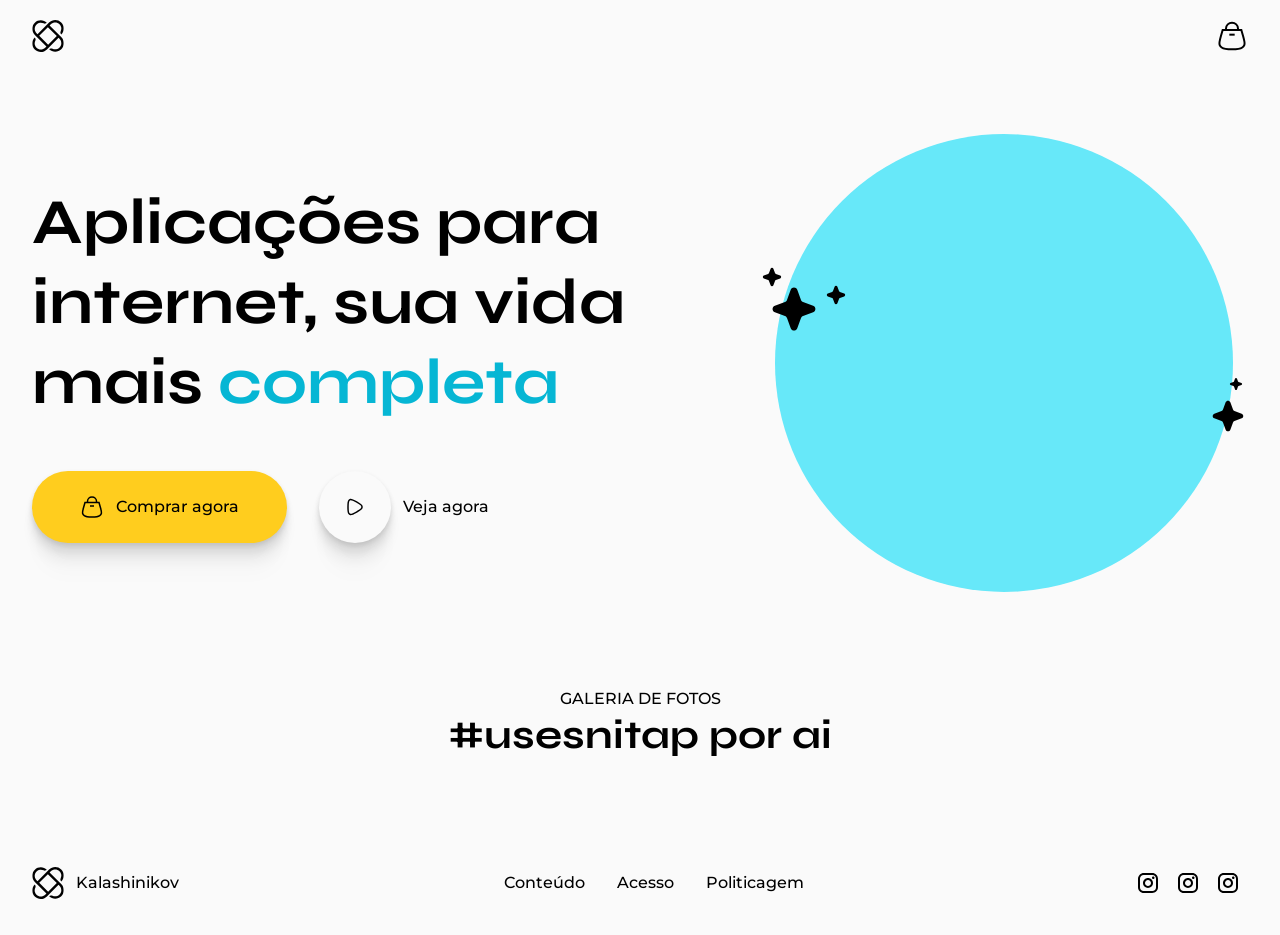
==== index.html @ 35af6ef9 "first commit" ====
<!DOCTYPE html>
<html lang="pt-br">
  <head>
    <meta charset="UTF-8" />
    <meta name="viewport" content="width=device-width, initial-scale=1.0" />
    <title>Tecnologias para aplicações para internett</title>
    <link
      rel="shortcut icon"
      href="./src/assets/icons/logo.svg"
      type="image/x-icon"
    />
    <link rel="stylesheet" href="src/styles/index.css" />
  </head>
  <body>
    <header class="top">
      <a href="#">
        <img src="./src/assets/icons/logo.svg" />
      </a>
      <a href="#">
        <img src="./src/assets/icons/bag.svg" />
      </a>
    </header>
    <section class="hero">
      <div>
        <h1>
          Aplicações para internet, sua vida mais
          <div>
            <span>completa</span>
            <span>tecnologica</span>
            <span>texto1</span>
            <span>completa</span>
          </div>
        </h1>
        <div class="btns">
          <a href="#" class="btn buy sombra">
            <img src="./src/assets/icons/bag.svg" />
            Comprar agora
          </a>
          <a href="#" class="btn play">
            <span class="sombra">
              <img src="./src/assets/icons/play.svg" />
            </span>
            Veja agora
          </a>
        </div>
      </div>
      <div>
        <div class="conteudo">
          <img src="./src/assets/icons/ellipse.svg" />
          <!-- <img src="./src/assets/patins.png" /> -->
          <img src="./src/assets/icons/stars1.svg" />
          <img src="./src/assets/icons/stars2.svg" />
        </div>
      </div>
    </section>
    <section class="galeria">
      <header>
        <span>GALERIA DE FOTOS</span>
        <h2>#usesnitap por ai</h2>
      </header>
      <!-- <div class="conteudo">
        <figure>
          <img src="./src/assets/img.png" />
        </figure>

        <figure>
          <img src="./src/assets/img.png" />
        </figure>

        <figure data-delay>
          <img src="./src/assets/img.png" />
        </figure>
      </div> -->
    </section>
    <footer>
      <div class="logo">
        <img src="./src/assets/icons/logo.svg" />
        Kalashinikov
      </div>
      <nav>
        <a href="./conteudo.html">Conteúdo</a>
        <a href="./contato.html">Acesso</a>
        <a href="https://g1.globo.com/">Politicagem</a>
      </nav>
      <div class="social-links">
        <a href="#"> <img src="./src/assets/icons/instagram.svg" /></a>
        <a href=""> <img src="./src/assets/icons/instagram.svg" /></a>
        <a href=""> <img src="./src/assets/icons/instagram.svg" /></a>
      </div>
    </footer>
  </body>
</html>
---- src/styles/index.css ----
@import url(global.css);

header.top {
  max-width: 80rem;
  width: 100%;
  padding: 1.25rem 2rem;
  margin-inline: auto;

  display: flex;
  align-items: center;
  justify-content: space-between;

  img {
    width: 2rem;
    height: 2rem;

    transition: transform 1000ms;
  }

  img[src*="logo"]:hover {
    transform: rotate(360deg);
  }

  img[src*="bag"]:hover {
    transform: rotate(-30deg);
  }
}

section.hero {
  max-width: 80rem;
  width: 100%;
  padding: 2.5rem 2rem;
  margin-inline: auto;

  display: flex;
  align-items: center;
  justify-content: space-between;
  overflow: hidden;

  h1 {
    max-width: 40rem;
  }

  h1 div {
    display: inline-block;
    overflow: hidden;
    height: 5rem;
    width: min-content;
    vertical-align: bottom;
  }

  h1 span:nth-child(1),
  h1 span:nth-child(4) {
    color: var(--snitap-sky-mid);
  }
  h1 span:nth-child(2) {
    color: var(--snitap-joy-mid);
  }
  h1 span:nth-child(3) {
    color: var(--snitap-leaf-mid);
  }

  h1 span {
    display: block;
    animation: slideUp 5s 2s infinite;
  }

  /* botoes  */

  div.btns {
    display: flex;
    gap: 2rem;
    margin-top: 3rem;

    .btn {
      display: flex;
      align-items: center;
      gap: 0.75rem;

      border-radius: 5rem;
      transition: scale 350ms;

      &.buy {
        padding: 1.5rem 3rem;
        background-color: var(--snitap-sun);
      }

      &.play span {
        display: flex;
        padding: 1.5rem;
        border-radius: 50%;
        background-color: var(--branco);
      }

      &:hover {
        scale: 1.1;
      }
    }

    .sombra {
      box-shadow: 0 2px 5px rgb(0 0 0 / 0.1), 0 9px 9px rgb(0 0 0 / 0.09),
        0 20px 12px rgb(0 0 0 / 0.05), 0 36px 15px rgb(0 0 0 / 0.01);
    }
  }

  /* imagem */
  > div:nth-child(2) {
    display: block;
    width: 100%;
    max-width: 30.5rem;
    height: 30.5rem;

    .conteudo {
      width: 100%;
      height: 100%;
      position: relative;
    }

    .conteudo img {
      position: absolute;
      width: 100%;
    }

    img[src*="ellipse"] {
      width: 94%;
      top: 3%;
      left: 3%;

      transform: translateX(200%);
      animation: slideIn 3s 200ms ease forwards;
    }

    img[src*="patins"] {
      z-index: 1;
      transform: translateX(200%);
      animation: slideIn 3s ease forwards;
    }

    img[src*="stars1"] {
      max-width: 5.5rem;
      top: 30%;
      z-index: 0;

      opacity: 0;
      transform: translateX(400%);
      animation: slideIn 2s 800ms ease forwards, opacidade 100ms 800ms forwards;
    }

    img[src*="stars2"] {
      max-width: 2.5rem;
      right: 0;
      bottom: 35%;

      transform: translateX(400%);
      animation: slideIn 2.2s 800ms ease forwards;
    }
  }
}

/* texto animado */
@keyframes slideUp {
  0%,
  22% {
    transform: translateY(0);
  }

  /* texto 2 up*/

  23% {
    transform: translateY(calc(-5rem - 15px));
  }

  25% {
    transform: translateY(calc(-5rem + 10px));
  }

  27% {
    transform: translateY(calc(-5rem - 5px));
  }

  29% {
    transform: translateY(calc(-5rem + 5px));
  }

  /* texto 2 estatico*/
  33%,
  55% {
    transform: translateY(-5rem);
  }

  /* texto 3 up*/

  56% {
    transform: translateY(calc(-10rem - 15px));
  }

  58% {
    transform: translateY(calc(-10rem + 10px));
  }

  60% {
    transform: translateY(calc(-10rem - 5px));
  }

  62% {
    transform: translateY(calc(-10rem + 5px));
  }

  /* texto 3 estatico */
  66%,
  88% {
    transform: translateY(-10rem);
  }

  /* texto 4 up */

  89% {
    transform: translateY(calc(-15rem - 15px));
  }

  91% {
    transform: translateY(calc(-15rem + 10px));
  }

  93% {
    transform: translateY(calc(-15rem - 5px));
  }

  95% {
    transform: translateY(calc(-15rem + 5px));
  }

  100% {
    transform: translateY(-15rem);
  }
}

/* imagem animada */
@keyframes slideIn {
  50% {
    transform: translateX(-20px);
  }
  100% {
    transform: translateX(0);
  }
}

@keyframes opacidade {
  to {
    opacity: 1;
  }
}

footer {
  max-width: 80rem;
  width: 100%;
  padding: 4rem 2rem 2rem;
  margin-inline: auto;

  display: flex;
  align-items: center;
  justify-content: space-between;

  .logo {
    display: flex;
    align-items: center;
    gap: 0.75rem;
    font: 700 1, 25rem/1.3 "Syne", sans-serif;

    img {
      width: 2rem;
      transition: transform 5000ms;
    }

    img:hover {
      transform: rotate(-900deg);
    }
  }
  nav {
    display: flex;
    gap: 2rem;

    a {
      width: fit-content;
      position: relative;

      &:hover::after {
        opacity: 1;
        transform: scaleX(1);
      }
    }

    a::after {
      content: "";
      width: 100%;
      height: 2px;
      background-color: var(--snitap-sky-mid);
      position: absolute;
      bottom: 0;
      left: 0;
      opacity: 0;
      transform: scaleX(0);
      transition: transform 200ms linear;
    }
  }

  .social-links {
    display: flex;
    align-items: center;
  }
  a {
    width: 2.5rem;
    height: 2.5rem;

    display: flex;
    align-items: center;
    justify-content: center;

    border-radius: 5rem;
    position: relative;

    &:hover::before {
      scale: 1;
    }

    img {
      width: 1.54rem;
      height: auto;
    }

    &::before {
      content: "";
      width: inherit;
      height: inherit;
      border-radius: inherit;

      background-color: var(--snitap-sun);
      position: absolute;
      top: 0;
      left: 0;
      z-index: -1;

      scale: 0;
      transition: scale 200ms;
    }
  }
}

section.galeria {
  width: 100%;
  max-width: 80rem;
  padding: 2.5rem 2rem;
  margin-inline: auto;

  header {
    text-align: center;
  }

  .conteudo {
    margin-top: 2rem;
    display: grid;
    grid-template-areas:
      "A A B"
      "C C D";
    gap: 2.5rem;
  }
}

figure {
  position: relative;
  border-radius: 2.5rem;
  overflow: hidden;
  line-height: 0;
  animation: imagem linear backwards;
  animation-timeline: view();
  animation-range: 100px 350px;

  &[data-delay] {
    animation-range: 150px 350px;
  }

  & > img {
    height: 25rem;
    object-fit: cover;
    transition: scale 500ms;
  }

  &:hover {
    & > img {
      scale: 1.1;
    }
  }

  &:nth-child(1) {
    grid-area: A;
  }

  &:nth-child(2) {
    grid-area: B;
  }

  &:nth-child(3) {
    grid-area: C;
  }

  &:nth-child(4) {
    grid-area: D;
  }
}

@keyframes imagem {
  from {
    opacity: 0;
    transform: translateY(100%);
  }
}
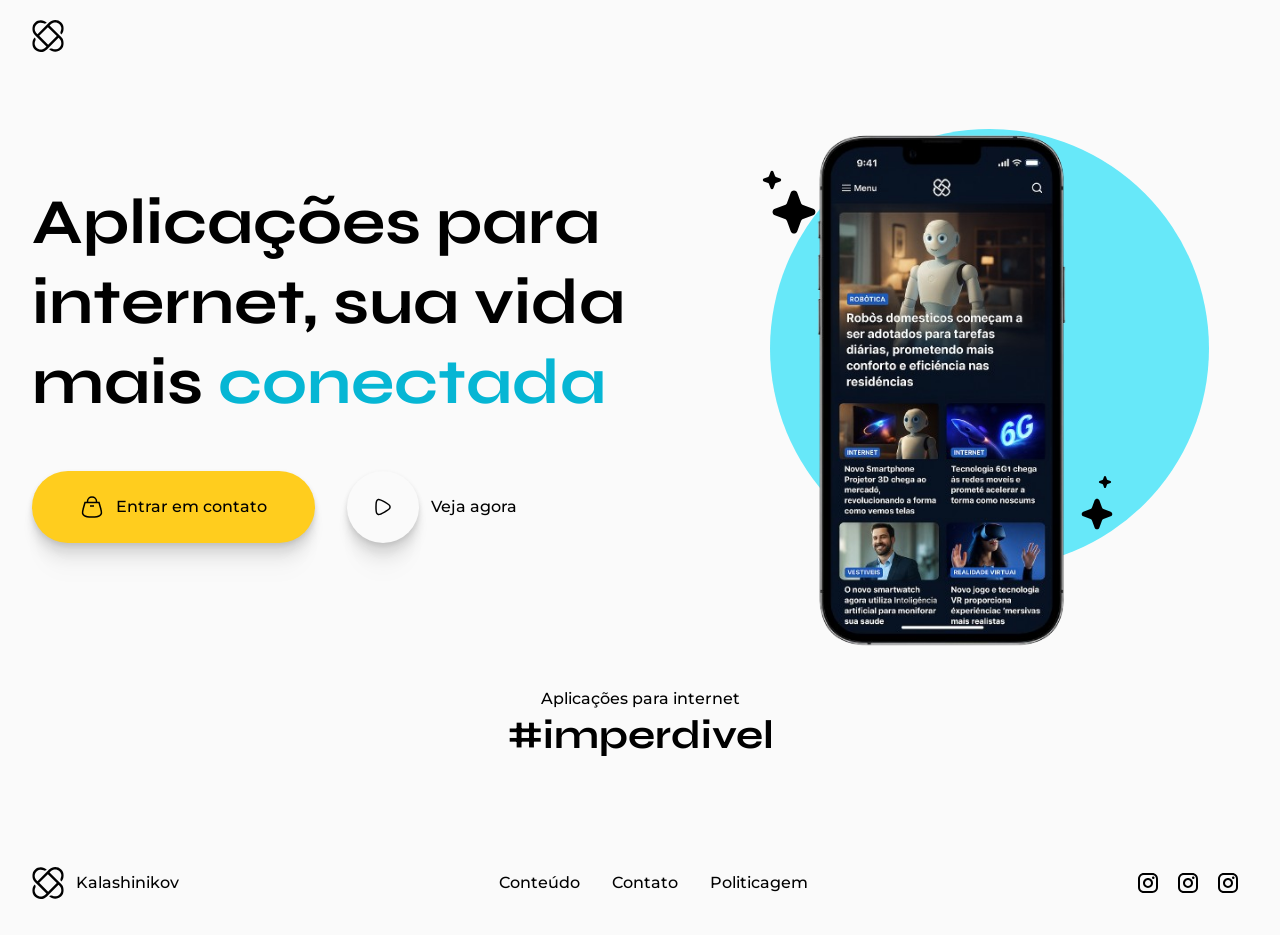
==== commit 89e93bd1: "finish" ====
--- a/index.html
+++ b/index.html
@@ -3,21 +3,22 @@
   <head>
     <meta charset="UTF-8" />
     <meta name="viewport" content="width=device-width, initial-scale=1.0" />
-    <title>Tecnologias para aplicações para internett</title>
+    <title>Tecnologias para aplicações para internet</title>
     <link
       rel="shortcut icon"
-      href="./src/assets/icons/logo.svg"
+      href="./src/assets/icons/logoWhite.svg"
       type="image/x-icon"
     />
-    <link rel="stylesheet" href="src/styles/index.css" />
+    <link
+      rel="stylesheet"
+      href="https://cdn.hugeicons.com/font/hgi-stroke-rounded.css"
+    />
+    <link rel="stylesheet" href="src/styles/index/index.css" />
   </head>
   <body>
     <header class="top">
       <a href="#">
         <img src="./src/assets/icons/logo.svg" />
-      </a>
-      <a href="#">
-        <img src="./src/assets/icons/bag.svg" />
       </a>
     </header>
     <section class="hero">
@@ -25,18 +26,18 @@
         <h1>
           Aplicações para internet, sua vida mais
           <div>
-            <span>completa</span>
-            <span>tecnologica</span>
-            <span>texto1</span>
-            <span>completa</span>
+            <span>conectada</span>
+            <span>eficiente</span>
+            <span>moderna</span>
+            <span>conectada</span>
           </div>
         </h1>
         <div class="btns">
-          <a href="#" class="btn buy sombra">
+          <a href="./contato.html" class="btn buy sombra">
             <img src="./src/assets/icons/bag.svg" />
-            Comprar agora
+            Entrar em contato
           </a>
-          <a href="#" class="btn play">
+          <a href="./conteudo.html" class="btn play">
             <span class="sombra">
               <img src="./src/assets/icons/play.svg" />
             </span>
@@ -47,7 +48,7 @@
       <div>
         <div class="conteudo">
           <img src="./src/assets/icons/ellipse.svg" />
-          <!-- <img src="./src/assets/patins.png" /> -->
+          <img src="./src/assets/celular.png" />
           <img src="./src/assets/icons/stars1.svg" />
           <img src="./src/assets/icons/stars2.svg" />
         </div>
@@ -55,22 +56,9 @@
     </section>
     <section class="galeria">
       <header>
-        <span>GALERIA DE FOTOS</span>
-        <h2>#usesnitap por ai</h2>
+        <span>Aplicações para internet</span>
+        <h2>#imperdivel</h2>
       </header>
-      <!-- <div class="conteudo">
-        <figure>
-          <img src="./src/assets/img.png" />
-        </figure>
-
-        <figure>
-          <img src="./src/assets/img.png" />
-        </figure>
-
-        <figure data-delay>
-          <img src="./src/assets/img.png" />
-        </figure>
-      </div> -->
     </section>
     <footer>
       <div class="logo">
@@ -79,13 +67,19 @@
       </div>
       <nav>
         <a href="./conteudo.html">Conteúdo</a>
-        <a href="./contato.html">Acesso</a>
+        <a href="./contato.html">Contato</a>
         <a href="https://g1.globo.com/">Politicagem</a>
       </nav>
       <div class="social-links">
-        <a href="#"> <img src="./src/assets/icons/instagram.svg" /></a>
-        <a href=""> <img src="./src/assets/icons/instagram.svg" /></a>
-        <a href=""> <img src="./src/assets/icons/instagram.svg" /></a>
+        <a href="https://www.instagram.com/joaoc.bueno_/">
+          <img src="./src/assets/icons/instagram.svg"
+        /></a>
+        <a href="https://www.instagram.com/joaoc.bueno_/">
+          <img src="./src/assets/icons/instagram.svg"
+        /></a>
+        <a href="https://www.instagram.com/joaoc.bueno_/">
+          <img src="./src/assets/icons/instagram.svg"
+        /></a>
       </div>
     </footer>
   </body>
--- a/src/styles/index/index.css
+++ b/src/styles/index/index.css
@@ -0,0 +1,417 @@
+@import url(global.css);
+
+header.top {
+  max-width: 80rem;
+  width: 100%;
+  padding: 1.25rem 2rem;
+  margin-inline: auto;
+
+  display: flex;
+  align-items: center;
+  justify-content: space-between;
+
+  img {
+    width: 2rem;
+    height: 2rem;
+
+    transition: transform 1000ms;
+  }
+
+  img[src*="logo"]:hover {
+    transform: rotate(360deg);
+  }
+
+  img[src*="bag"]:hover {
+    transform: rotate(-30deg);
+  }
+}
+
+section.hero {
+  max-width: 80rem;
+  width: 100%;
+  padding: 2.5rem 2rem;
+  margin-inline: auto;
+
+  display: flex;
+  align-items: center;
+  justify-content: space-between;
+  overflow: hidden;
+
+  h1 {
+    max-width: 40rem;
+  }
+
+  h1 div {
+    display: inline-block;
+    overflow: hidden;
+    height: 5rem;
+    width: min-content;
+    vertical-align: bottom;
+  }
+
+  h1 span:nth-child(1),
+  h1 span:nth-child(4) {
+    color: var(--snitap-sky-mid);
+  }
+  h1 span:nth-child(2) {
+    color: var(--snitap-joy-mid);
+  }
+  h1 span:nth-child(3) {
+    color: var(--snitap-leaf-mid);
+  }
+
+  h1 span {
+    display: block;
+    animation: slideUp 5s 2s infinite;
+  }
+
+  /* botoes  */
+
+  div.btns {
+    display: flex;
+    gap: 2rem;
+    margin-top: 3rem;
+
+    .btn {
+      display: flex;
+      align-items: center;
+      gap: 0.75rem;
+
+      border-radius: 5rem;
+      transition: scale 350ms;
+
+      &.buy {
+        padding: 1.5rem 3rem;
+        background-color: var(--snitap-sun);
+      }
+
+      &.play span {
+        display: flex;
+        padding: 1.5rem;
+        border-radius: 50%;
+        background-color: var(--branco);
+      }
+
+      &:hover {
+        scale: 1.1;
+      }
+    }
+
+    .sombra {
+      box-shadow: 0 2px 5px rgb(0 0 0 / 0.1), 0 9px 9px rgb(0 0 0 / 0.09),
+        0 20px 12px rgb(0 0 0 / 0.05), 0 36px 15px rgb(0 0 0 / 0.01);
+    }
+  }
+
+  /* imagem */
+  > div:nth-child(2) {
+    display: block;
+    width: 100%;
+    max-width: 30.5rem;
+    height: 30.5rem;
+
+    .conteudo {
+      width: 100%;
+      height: 100%;
+      position: relative;
+    }
+
+    .conteudo img {
+      position: absolute;
+      width: 100%;
+    }
+
+    img[src*="ellipse"] {
+      width: 90%;
+      top: 2%;
+      left: 2%;
+
+      transform: translateX(200%);
+      animation: slideIn 3s 200ms ease forwards;
+    }
+
+    img[src*="celular"] {
+      z-index: 1;
+      width: 363px;
+      transform: translateX(100%);
+      animation: slideIn 3s ease forwards;
+    }
+
+    img[src*="stars1"] {
+      max-width: 5.5rem;
+      top: 10%;
+      z-index: 0;
+
+      opacity: 0;
+      transform: translateX(400%);
+      animation: slideIn 2s 800ms ease forwards, opacidade 100ms 800ms forwards;
+    }
+
+    img[src*="stars2"] {
+      max-width: 2.5rem;
+      left: 65%;
+      bottom: 15%;
+
+      transform: translateX(400%);
+      animation: slideIn 2.2s 800ms ease forwards;
+    }
+  }
+}
+
+/* texto animado */
+@keyframes slideUp {
+  0%,
+  22% {
+    transform: translateY(0);
+  }
+
+  /* texto 2 up*/
+
+  23% {
+    transform: translateY(calc(-5rem - 15px));
+  }
+
+  25% {
+    transform: translateY(calc(-5rem + 10px));
+  }
+
+  27% {
+    transform: translateY(calc(-5rem - 5px));
+  }
+
+  29% {
+    transform: translateY(calc(-5rem + 5px));
+  }
+
+  /* texto 2 estatico*/
+  33%,
+  55% {
+    transform: translateY(-5rem);
+  }
+
+  /* texto 3 up*/
+
+  56% {
+    transform: translateY(calc(-10rem - 15px));
+  }
+
+  58% {
+    transform: translateY(calc(-10rem + 10px));
+  }
+
+  60% {
+    transform: translateY(calc(-10rem - 5px));
+  }
+
+  62% {
+    transform: translateY(calc(-10rem + 5px));
+  }
+
+  /* texto 3 estatico */
+  66%,
+  88% {
+    transform: translateY(-10rem);
+  }
+
+  /* texto 4 up */
+
+  89% {
+    transform: translateY(calc(-15rem - 15px));
+  }
+
+  91% {
+    transform: translateY(calc(-15rem + 10px));
+  }
+
+  93% {
+    transform: translateY(calc(-15rem - 5px));
+  }
+
+  95% {
+    transform: translateY(calc(-15rem + 5px));
+  }
+
+  100% {
+    transform: translateY(-15rem);
+  }
+}
+
+/* imagem animada */
+@keyframes slideIn {
+  50% {
+    transform: translateX(-20px);
+  }
+  100% {
+    transform: translateX(0);
+  }
+}
+
+@keyframes opacidade {
+  to {
+    opacity: 1;
+  }
+}
+
+footer {
+  max-width: 80rem;
+  width: 100%;
+  padding: 4rem 2rem 2rem;
+  margin-inline: auto;
+
+  display: flex;
+  align-items: center;
+  justify-content: space-between;
+
+  .logo {
+    display: flex;
+    align-items: center;
+    gap: 0.75rem;
+    font: 700 1, 25rem/1.3 "Syne", sans-serif;
+
+    img {
+      width: 2rem;
+      transition: transform 5000ms;
+    }
+
+    img:hover {
+      transform: rotate(-900deg);
+    }
+  }
+  nav {
+    display: flex;
+    gap: 2rem;
+
+    a {
+      width: fit-content;
+      position: relative;
+
+      &:hover::after {
+        opacity: 1;
+        transform: scaleX(1);
+      }
+    }
+
+    a::after {
+      content: "";
+      width: 100%;
+      height: 2px;
+      background-color: var(--snitap-sky-mid);
+      position: absolute;
+      bottom: 0;
+      left: 0;
+      opacity: 0;
+      transform: scaleX(0);
+      transition: transform 200ms linear;
+    }
+  }
+
+  .social-links {
+    display: flex;
+    align-items: center;
+  }
+  a {
+    width: 2.5rem;
+    height: 2.5rem;
+
+    display: flex;
+    align-items: center;
+    justify-content: center;
+
+    border-radius: 5rem;
+    position: relative;
+
+    &:hover::before {
+      scale: 1;
+    }
+
+    img {
+      width: 1.54rem;
+      height: auto;
+    }
+
+    &::before {
+      content: "";
+      width: inherit;
+      height: inherit;
+      border-radius: inherit;
+
+      background-color: var(--snitap-sun);
+      position: absolute;
+      top: 0;
+      left: 0;
+      z-index: -1;
+
+      scale: 0;
+      transition: scale 200ms;
+    }
+  }
+}
+
+section.galeria {
+  width: 100%;
+  max-width: 80rem;
+  padding: 2.5rem 2rem;
+  margin-inline: auto;
+
+  header {
+    text-align: center;
+  }
+
+  .conteudo {
+    margin-top: 2rem;
+    display: grid;
+    grid-template-areas:
+      "A A B"
+      "C C D";
+    gap: 2.5rem;
+  }
+}
+
+figure {
+  position: relative;
+  border-radius: 2.5rem;
+  overflow: hidden;
+  line-height: 0;
+  animation: imagem linear backwards;
+  animation-timeline: view();
+  animation-range: 100px 350px;
+
+  &[data-delay] {
+    animation-range: 150px 350px;
+  }
+
+  & > img {
+    height: 25rem;
+    object-fit: cover;
+    transition: scale 500ms;
+  }
+
+  &:hover {
+    & > img {
+      scale: 1.1;
+    }
+  }
+
+  &:nth-child(1) {
+    grid-area: A;
+  }
+
+  &:nth-child(2) {
+    grid-area: B;
+  }
+
+  &:nth-child(3) {
+    grid-area: C;
+  }
+
+  &:nth-child(4) {
+    grid-area: D;
+  }
+}
+
+@keyframes imagem {
+  from {
+    opacity: 0;
+    transform: translateY(100%);
+  }
+}
